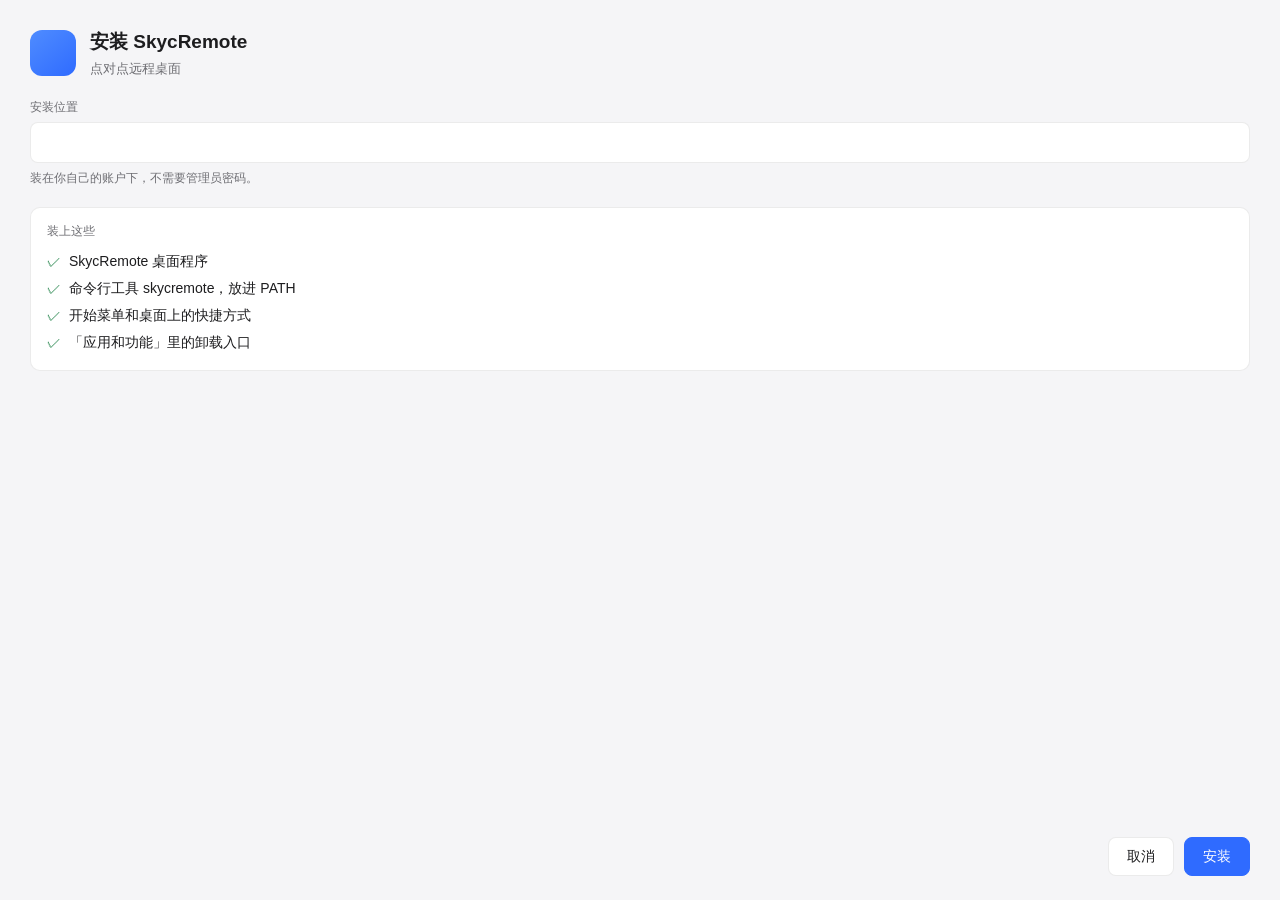
==== crates/skycremote-installer/ui/index.html @ 73c5a67b "0.3.0：装成应用，命令行工具另装一份 之前只有一个程序，而且启动方式是命令行：`skycremote host` 共享、`skycremote ui` 才开窗口。要用界面得先记一条子命令，界面和命" ====
<!DOCTYPE html>
<html lang="zh-CN">
<head>
<meta charset="utf-8">
<meta name="viewport" content="width=device-width, initial-scale=1">
<title>安装 SkycRemote</title>
<link rel="stylesheet" href="style.css">
</head>
<body>
<main class="page">
  <header class="head">
    <div class="mark" id="mark"></div>
    <div class="titles">
      <h1>安装 SkycRemote</h1>
      <p class="sub" id="version">点对点远程桌面</p>
    </div>
  </header>

  <section class="field">
    <label for="path">安装位置</label>
    <input id="path" type="text" spellcheck="false" autocomplete="off">
    <p class="hint">装在你自己的账户下，不需要管理员密码。</p>
  </section>

  <section class="list">
    <p class="list-title">装上这些</p>
    <ul>
      <li><span class="tick">✓</span>SkycRemote 桌面程序</li>
      <li><span class="tick">✓</span>命令行工具 skycremote，放进 PATH</li>
      <li><span class="tick">✓</span>开始菜单和桌面上的快捷方式</li>
      <li><span class="tick">✓</span>「应用和功能」里的卸载入口</li>
    </ul>
  </section>

  <p class="status" id="status" hidden></p>

  <footer class="actions">
    <button class="btn ghost" id="cancel" type="button">取消</button>
    <button class="btn primary" id="install" type="button">安装</button>
  </footer>
</main>

<script>
(function () {
  'use strict';

  var pending = {};
  var nextId = 1;

  function request(command, payload) {
    return new Promise(function (resolve, reject) {
      var id = nextId++;
      pending[id] = { resolve: resolve, reject: reject };
      window.ipc.postMessage(JSON.stringify({
        id: id,
        command: command,
        payload: JSON.stringify(payload || {})
      }));
    });
  }

  window.__skycremote_resolve__ = function (id, ok, result) {
    var entry = pending[id];
    if (!entry) return;
    delete pending[id];
    if (ok) entry.resolve(result);
    else entry.reject(new Error((result && result.message) || 'failed'));
  };

  var pathInput = document.getElementById('path');
  var status = document.getElementById('status');
  var installButton = document.getElementById('install');
  var cancelButton = document.getElementById('cancel');

  function say(text, kind) {
    status.textContent = text;
    status.className = 'status ' + (kind || 'info');
    status.hidden = false;
  }

  request('defaultPath').then(function (result) {
    if (result && result.path) pathInput.value = result.path;
    if (result && result.version) {
      document.getElementById('version').textContent = '点对点远程桌面 · v' + result.version;
    }
  }).catch(function () {});

  installButton.addEventListener('click', function () {
    var path = (pathInput.value || '').trim();
    if (!path) {
      say('请先填一个安装位置', 'error');
      return;
    }
    installButton.disabled = true;
    installButton.textContent = '安装中…';
    say('正在安装…', 'info');

    request('install', { path: path }).then(function (result) {
      if (result && result.ok) {
        installButton.textContent = '安装完成';
        cancelButton.textContent = '完成';
        say('装好了：' + result.path + '。命令行工具叫 skycremote，在终端里直接用。', 'ok');
      } else {
        installButton.disabled = false;
        installButton.textContent = '安装';
        say((result && result.message) || '安装没有成功', 'error');
      }
    }).catch(function (error) {
      installButton.disabled = false;
      installButton.textContent = '安装';
      say(error.message || '安装没有成功', 'error');
    });
  });

  cancelButton.addEventListener('click', function () {
    request('close').catch(function () {});
  });
})();
</script>
</body>
</html>
---- crates/skycremote-installer/ui/style.css ----
:root {
  color-scheme: light dark;
  --bg: #f5f5f7;
  --card: #ffffff;
  --line: rgba(0, 0, 0, 0.08);
  --text: #1d1d1f;
  --muted: #6e6e73;
  --accent: #2f6bff;
  --accent-text: #ffffff;
  --ok: #1a7f43;
  --error: #c0392b;
}

@media (prefers-color-scheme: dark) {
  :root {
    --bg: #1c1c1e;
    --card: #2c2c2e;
    --line: rgba(255, 255, 255, 0.12);
    --text: #f5f5f7;
    --muted: #a1a1a6;
  }
}

* {
  box-sizing: border-box;
}

body {
  margin: 0;
  font: 14px/1.5 -apple-system, "Segoe UI", "PingFang SC", "Microsoft YaHei", sans-serif;
  background: var(--bg);
  color: var(--text);
}

.page {
  padding: 28px 30px 24px;
  display: flex;
  flex-direction: column;
  gap: 20px;
  min-height: 100vh;
}

.head {
  display: flex;
  align-items: center;
  gap: 14px;
}

.mark {
  width: 46px;
  height: 46px;
  border-radius: 12px;
  background: linear-gradient(140deg, #4f8cff, #2f6bff);
  flex: none;
}

h1 {
  margin: 0;
  font-size: 19px;
  font-weight: 600;
}

.sub {
  margin: 2px 0 0;
  color: var(--muted);
  font-size: 13px;
}

.field label {
  display: block;
  font-size: 12px;
  color: var(--muted);
  margin-bottom: 6px;
}

input[type="text"] {
  width: 100%;
  padding: 9px 11px;
  font: inherit;
  color: var(--text);
  background: var(--card);
  border: 1px solid var(--line);
  border-radius: 8px;
  outline: none;
}

input[type="text"]:focus {
  border-color: var(--accent);
}

.hint {
  margin: 6px 0 0;
  font-size: 12px;
  color: var(--muted);
}

.list {
  background: var(--card);
  border: 1px solid var(--line);
  border-radius: 10px;
  padding: 14px 16px;
}

.list-title {
  margin: 0 0 8px;
  font-size: 12px;
  color: var(--muted);
}

.list ul {
  margin: 0;
  padding: 0;
  list-style: none;
}

.list li {
  padding: 3px 0;
}

.tick {
  color: var(--ok);
  margin-right: 8px;
}

.status {
  margin: 0;
  padding: 10px 12px;
  border-radius: 8px;
  font-size: 13px;
  background: var(--card);
  border: 1px solid var(--line);
}

.status.error {
  color: var(--error);
}

.status.ok {
  color: var(--ok);
}

.actions {
  margin-top: auto;
  display: flex;
  justify-content: flex-end;
  gap: 10px;
}

.btn {
  font: inherit;
  padding: 8px 18px;
  border-radius: 8px;
  border: 1px solid var(--line);
  background: var(--card);
  color: var(--text);
  cursor: pointer;
}

.btn.primary {
  background: var(--accent);
  border-color: var(--accent);
  color: var(--accent-text);
}

.btn:disabled {
  opacity: 0.6;
  cursor: default;
}
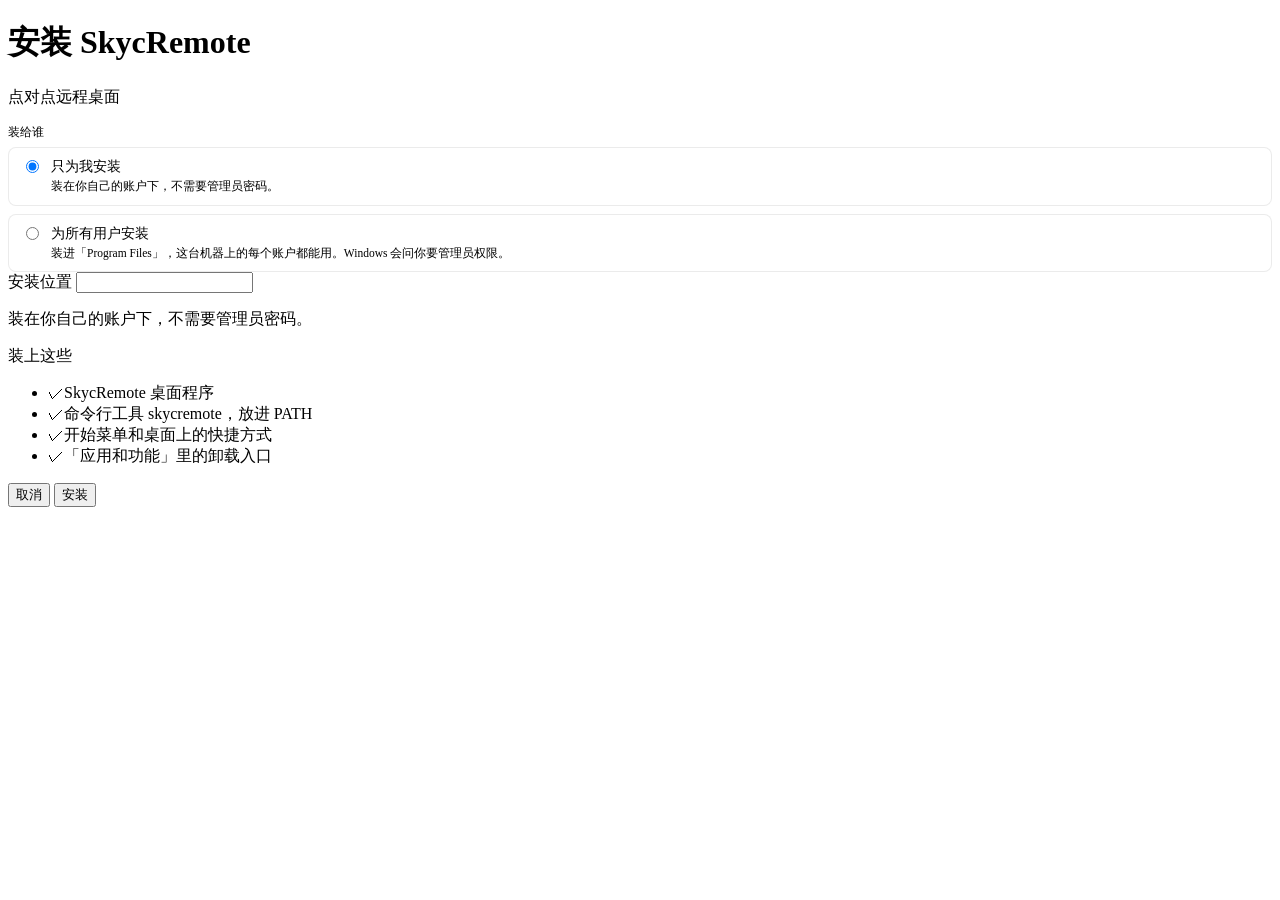
==== commit 6f2053c3: "界面铺满窗口，Windows 能装给所有用户 两件事，都是人在这台机器上装了一遍之后指出来的。  **一、窗口很大，内容只显示一角。**  wry 的 `build_as_child` 不传尺寸的时候" ====
--- a/crates/skycremote-installer/ui/index.html
+++ b/crates/skycremote-installer/ui/index.html
@@ -17,9 +17,29 @@
   </header>
 
   <section class="field">
+    <span class="field-label">装给谁</span>
+    <div class="choices">
+      <label class="choice">
+        <input type="radio" name="scope" value="user" checked>
+        <span class="choice-text">
+          <span class="choice-title">只为我安装</span>
+          <span class="choice-hint">装在你自己的账户下，不需要管理员密码。</span>
+        </span>
+      </label>
+      <label class="choice">
+        <input type="radio" name="scope" value="allUsers">
+        <span class="choice-text">
+          <span class="choice-title">为所有用户安装</span>
+          <span class="choice-hint">装进「Program Files」，这台机器上的每个账户都能用。Windows 会问你要管理员权限。</span>
+        </span>
+      </label>
+    </div>
+  </section>
+
+  <section class="field">
     <label for="path">安装位置</label>
     <input id="path" type="text" spellcheck="false" autocomplete="off">
-    <p class="hint">装在你自己的账户下，不需要管理员密码。</p>
+    <p class="hint" id="path-hint">装在你自己的账户下，不需要管理员密码。</p>
   </section>
 
   <section class="list">
@@ -78,8 +98,39 @@
     status.hidden = false;
   }
 
+  var defaults = { user: '', allUsers: '' };
+  var scopeInputs = document.querySelectorAll('input[name="scope"]');
+
+  function chosenScope() {
+    for (var i = 0; i < scopeInputs.length; i++) {
+      if (scopeInputs[i].checked) return scopeInputs[i].value;
+    }
+    return 'user';
+  }
+
+  // The path follows the choice: one person installs into their own
+  // area, everybody installs into "Program Files".
+  function applyScope(keepTyped) {
+    var scope = chosenScope();
+    if (!keepTyped) pathInput.value = defaults[scope] || '';
+    var hint = document.getElementById('path-hint');
+    if (hint) {
+      hint.textContent = scope === 'allUsers'
+        ? '装进 Program Files，这台机器上的每个账户都能用。Windows 会问你要管理员权限。'
+        : '装在你自己的账户下，不需要管理员密码。';
+    }
+  }
+
+  Array.prototype.forEach.call(scopeInputs, function (input) {
+    input.addEventListener('change', function () {
+      applyScope(false);
+    });
+  });
+
   request('defaultPath').then(function (result) {
-    if (result && result.path) pathInput.value = result.path;
+    if (result && result.user) defaults.user = result.user;
+    if (result && result.allUsers) defaults.allUsers = result.allUsers;
+    applyScope(false);
     if (result && result.version) {
       document.getElementById('version').textContent = '点对点远程桌面 · v' + result.version;
     }
@@ -95,11 +146,16 @@
     installButton.textContent = '安装中…';
     say('正在安装…', 'info');
 
-    request('install', { path: path }).then(function (result) {
+    var scope = chosenScope();
+    request('install', { path: path, scope: scope }).then(function (result) {
       if (result && result.ok) {
         installButton.textContent = '安装完成';
         cancelButton.textContent = '完成';
-        say('装好了：' + result.path + '。命令行工具叫 skycremote，在终端里直接用。', 'ok');
+        if (scope === 'allUsers') {
+          say(result.message || '装好了。命令行工具叫 skycremote，每个账户都能用。', 'ok');
+        } else {
+          say('装好了：' + result.path + '。命令行工具叫 skycremote，在终端里直接用。', 'ok');
+        }
       } else {
         installButton.disabled = false;
         installButton.textContent = '安装';
--- a/crates/skycremote-installer/ui/style.css
+++ b/crates/skycremote-installer/ui/style.css
@@ -4,165 +4,47 @@
   --card: #ffffff;
   --line: rgba(0, 0, 0, 0.08);
   --text: #1d1d1f;
-  --muted: #6e6e73;
-  --accent: #2f6bff;
-  --accent-text: #ffffff;
-  --ok: #1a7f43;
-  --error: #c0392b;
-}
-
-@media (prefers-color-scheme: dark) {
-  :root {
-    --bg: #1c1c1e;
-    --card: #2c2c2e;
-    --line: rgba(255, 255, 255, 0.12);
-    --text: #f5f5f7;
-    --muted: #a1a1a6;
-  }
-}
-
-* {
-  box-sizing: border-box;
-}
-
-body {
-  margin: 0;
-  font: 14px/1.5 -apple-system, "Segoe UI", "PingFang SC", "Microsoft YaHei", sans-serif;
-  background: var(--bg);
-  color: var(--text);
-}
-
-.page {
-  padding: 28px 30px 24px;
-  display: flex;
-  flex-direction: column;
-  gap: 20px;
-  min-height: 100vh;
-}
-
-.head {
-  display: flex;
-  align-items: center;
-  gap: 14px;
-}
-
-.mark {
-  width: 46px;
-  height: 46px;
-  border-radius: 12px;
-  background: linear-gradient(140deg, #4f8cff, #2f6bff);
-  flex: none;
-}
-
-h1 {
-  margin: 0;
-  font-size: 19px;
-  font-weight: 600;
-}
-
-.sub {
-  margin: 2px 0 0;
-  color: var(--muted);
-  font-size: 13px;
-}
-
-.field label {
+.field-label {
   display: block;
   font-size: 12px;
   color: var(--muted);
   margin-bottom: 6px;
 }
 
-input[type="text"] {
-  width: 100%;
-  padding: 9px 11px;
-  font: inherit;
-  color: var(--text);
+.choices {
+  display: flex;
+  flex-direction: column;
+  gap: 8px;
+}
+
+.choice {
+  display: flex;
+  align-items: flex-start;
+  gap: 9px;
+  padding: 10px 12px;
+  border-radius: 8px;
   background: var(--card);
   border: 1px solid var(--line);
-  border-radius: 8px;
-  outline: none;
-}
-
-input[type="text"]:focus {
-  border-color: var(--accent);
-}
-
-.hint {
-  margin: 6px 0 0;
-  font-size: 12px;
-  color: var(--muted);
-}
-
-.list {
-  background: var(--card);
-  border: 1px solid var(--line);
-  border-radius: 10px;
-  padding: 14px 16px;
-}
-
-.list-title {
-  margin: 0 0 8px;
-  font-size: 12px;
-  color: var(--muted);
-}
-
-.list ul {
-  margin: 0;
-  padding: 0;
-  list-style: none;
-}
-
-.list li {
-  padding: 3px 0;
-}
-
-.tick {
-  color: var(--ok);
-  margin-right: 8px;
-}
-
-.status {
-  margin: 0;
-  padding: 10px 12px;
-  border-radius: 8px;
-  font-size: 13px;
-  background: var(--card);
-  border: 1px solid var(--line);
-}
-
-.status.error {
-  color: var(--error);
-}
-
-.status.ok {
-  color: var(--ok);
-}
-
-.actions {
-  margin-top: auto;
-  display: flex;
-  justify-content: flex-end;
-  gap: 10px;
-}
-
-.btn {
-  font: inherit;
-  padding: 8px 18px;
-  border-radius: 8px;
-  border: 1px solid var(--line);
-  background: var(--card);
-  color: var(--text);
   cursor: pointer;
 }
 
-.btn.primary {
-  background: var(--accent);
-  border-color: var(--accent);
-  color: var(--accent-text);
+.choice input {
+  margin-top: 2px;
+  accent-color: var(--accent);
 }
 
-.btn:disabled {
-  opacity: 0.6;
-  cursor: default;
+.choice-text {
+  display: flex;
+  flex-direction: column;
+  gap: 2px;
 }
+
+.choice-title {
+  font-size: 13.5px;
+}
+
+.choice-hint {
+  font-size: 11.5px;
+  color: var(--muted);
+  line-height: 1.45;
+}
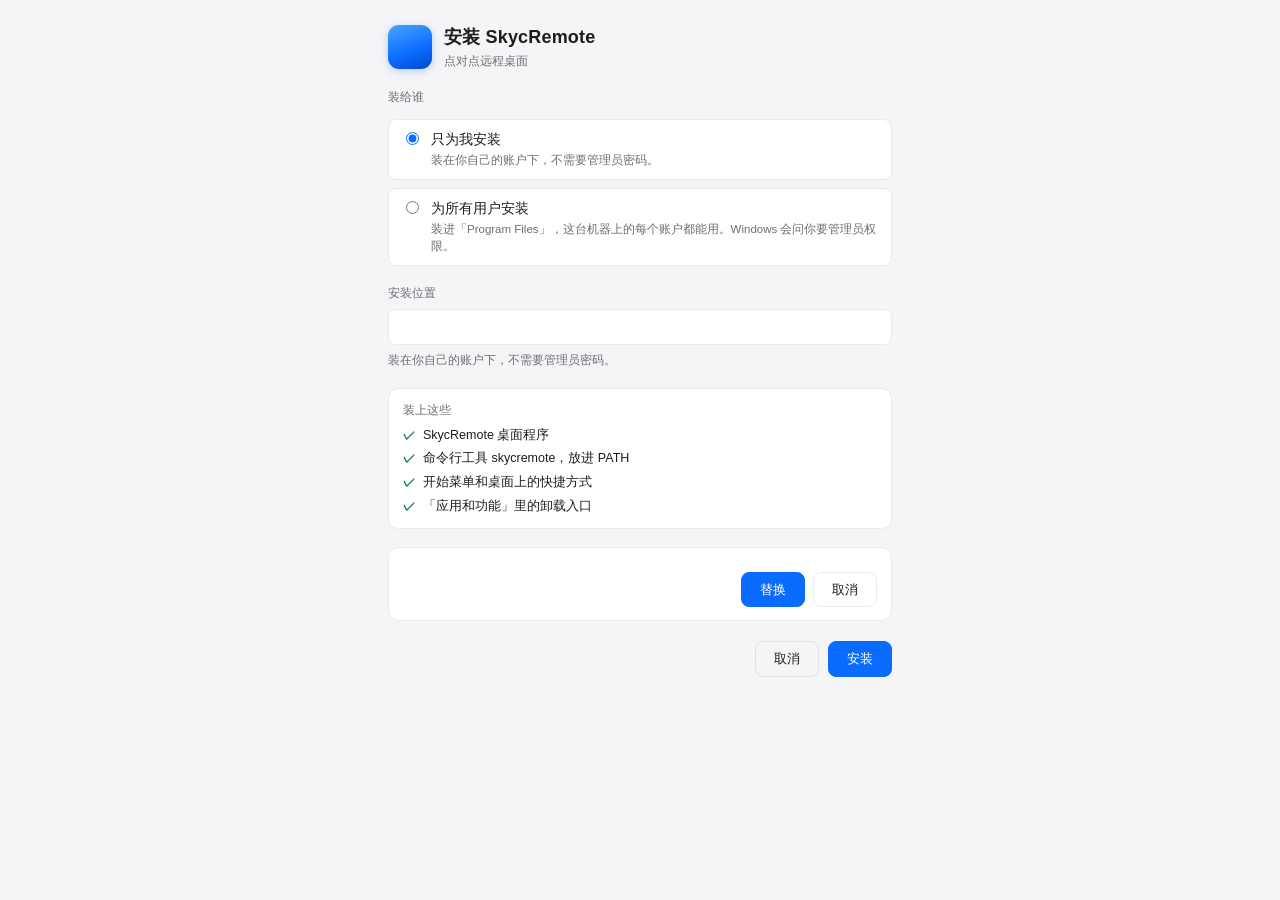
==== commit 471bfc6f: "0.4.1：装进 Program Files 也能打开，已经装过就先问一句 Windows 上装进 Program Files 之后启动报 WebView2 error 0x80070005「拒绝访问" ====
--- a/crates/skycremote-installer/ui/index.html
+++ b/crates/skycremote-installer/ui/index.html
@@ -52,6 +52,16 @@
     </ul>
   </section>
 
+  <p class="notice" id="existing" hidden></p>
+
+  <div class="confirm" id="confirm" hidden>
+    <p class="confirm-text" id="confirm-text"></p>
+    <div class="confirm-actions">
+      <button class="btn primary" id="confirm-yes" type="button">替换</button>
+      <button class="btn ghost" id="confirm-no" type="button">取消</button>
+    </div>
+  </div>
+
   <p class="status" id="status" hidden></p>
 
   <footer class="actions">
@@ -91,6 +101,11 @@
   var status = document.getElementById('status');
   var installButton = document.getElementById('install');
   var cancelButton = document.getElementById('cancel');
+  var existingLine = document.getElementById('existing');
+  var confirmBox = document.getElementById('confirm');
+  var confirmText = document.getElementById('confirm-text');
+  var confirmYes = document.getElementById('confirm-yes');
+  var confirmNo = document.getElementById('confirm-no');
 
   function say(text, kind) {
     status.textContent = text;
@@ -101,11 +116,43 @@
   var defaults = { user: '', allUsers: '' };
   var scopeInputs = document.querySelectorAll('input[name="scope"]');
 
+  // The copies of the program that are already on this machine.
+  var existing = { installed: false, installs: [] };
+
   function chosenScope() {
     for (var i = 0; i < scopeInputs.length; i++) {
       if (scopeInputs[i].checked) return scopeInputs[i].value;
     }
     return 'user';
+  }
+
+  // The installed copy that belongs to the same kind of installation
+  // the person has chosen.  That is the one that would be replaced.
+  function existingFor(scope) {
+    for (var i = 0; i < existing.installs.length; i++) {
+      if (existing.installs[i].scope === scope) return existing.installs[i];
+    }
+    return null;
+  }
+
+  function versionText(one) {
+    return one.version ? 'v' + one.version : '版本不详';
+  }
+
+  function showExisting() {
+    if (!existing.installed) {
+      existingLine.hidden = true;
+      installButton.textContent = '安装';
+      return;
+    }
+    var parts = [];
+    for (var i = 0; i < existing.installs.length; i++) {
+      var one = existing.installs[i];
+      parts.push(one.scopeLabel + '的 ' + versionText(one) + '（' + one.path + '）');
+    }
+    existingLine.textContent = '这台机器上已经装过：' + parts.join('；') + '。';
+    existingLine.hidden = false;
+    if (existingFor(chosenScope())) installButton.textContent = '替换安装';
   }
 
   // The path follows the choice: one person installs into their own
@@ -119,6 +166,7 @@
         ? '装进 Program Files，这台机器上的每个账户都能用。Windows 会问你要管理员权限。'
         : '装在你自己的账户下，不需要管理员密码。';
     }
+    showExisting();
   }
 
   Array.prototype.forEach.call(scopeInputs, function (input) {
@@ -136,7 +184,15 @@
     }
   }).catch(function () {});
 
-  installButton.addEventListener('click', function () {
+  // The copies that are already there are looked for before anything
+  // is done, so that the person is asked instead of being told that
+  // it failed.
+  request('existingInstall').then(function (result) {
+    if (result && result.installs) existing = result;
+    showExisting();
+  }).catch(function () {});
+
+  function doInstall(scope) {
     var path = (pathInput.value || '').trim();
     if (!path) {
       say('请先填一个安装位置', 'error');
@@ -146,7 +202,6 @@
     installButton.textContent = '安装中…';
     say('正在安装…', 'info');
 
-    var scope = chosenScope();
     request('install', { path: path, scope: scope }).then(function (result) {
       if (result && result.ok) {
         installButton.textContent = '安装完成';
@@ -166,6 +221,34 @@
       installButton.textContent = '安装';
       say(error.message || '安装没有成功', 'error');
     });
+  }
+
+  installButton.addEventListener('click', function () {
+    var scope = chosenScope();
+    var same = existingFor(scope);
+
+    // A copy that is already there is not overwritten behind the
+    // person's back: the question comes first.
+    if (same && !confirmBox.dataset.agreed) {
+      confirmText.textContent =
+        '已经装过一份 ' + versionText(same) + '（' + same.path + '）。要换成新的吗？' +
+        '程序文件会被换掉，你的设置和命令行工具留着不动。' +
+        '正在运行的 SkycRemote 会被关掉。';
+      confirmBox.hidden = false;
+      return;
+    }
+    doInstall(scope);
+  });
+
+  confirmYes.addEventListener('click', function () {
+    confirmBox.dataset.agreed = 'yes';
+    confirmBox.hidden = true;
+    doInstall(chosenScope());
+  });
+
+  confirmNo.addEventListener('click', function () {
+    confirmBox.hidden = true;
+    confirmBox.removeAttribute('data-agreed');
   });
 
   cancelButton.addEventListener('click', function () {
--- a/crates/skycremote-installer/ui/style.css
+++ b/crates/skycremote-installer/ui/style.css
@@ -4,6 +4,105 @@
   --card: #ffffff;
   --line: rgba(0, 0, 0, 0.08);
   --text: #1d1d1f;
+  --muted: #6e6e73;
+  --accent: #0a6cff;
+  --accent-text: #ffffff;
+  --warn: #b25000;
+  --warn-bg: rgba(178, 80, 0, 0.08);
+  --ok: #1d7a45;
+  --ok-bg: rgba(29, 122, 69, 0.09);
+}
+
+@media (prefers-color-scheme: dark) {
+  :root {
+    --bg: #1c1c1e;
+    --card: #2c2c2e;
+    --line: rgba(255, 255, 255, 0.12);
+    --text: #f5f5f7;
+    --muted: #a1a1a6;
+    --accent: #3b8bff;
+    --accent-text: #ffffff;
+    --warn: #ffb340;
+    --warn-bg: rgba(255, 179, 64, 0.12);
+    --ok: #58d68d;
+    --ok-bg: rgba(88, 214, 141, 0.12);
+  }
+}
+
+* {
+  box-sizing: border-box;
+}
+
+html,
+body {
+  height: 100%;
+}
+
+body {
+  margin: 0;
+  background: var(--bg);
+  color: var(--text);
+  font-family: -apple-system, BlinkMacSystemFont, "Segoe UI", "PingFang SC",
+    "Microsoft YaHei", "Noto Sans CJK SC", sans-serif;
+  font-size: 13px;
+  line-height: 1.5;
+  overflow: auto;
+}
+
+.page {
+  max-width: 560px;
+  margin: 0 auto;
+  padding: 24px 28px 20px;
+  display: flex;
+  flex-direction: column;
+  gap: 18px;
+}
+
+.head {
+  display: flex;
+  align-items: center;
+  gap: 12px;
+}
+
+.mark {
+  width: 44px;
+  height: 44px;
+  border-radius: 11px;
+  background: linear-gradient(160deg, #4aa3ff, #0a6cff 60%, #0647c9);
+  box-shadow: 0 2px 8px rgba(10, 108, 255, 0.28);
+  flex: none;
+}
+
+.titles {
+  display: flex;
+  flex-direction: column;
+  gap: 1px;
+}
+
+.titles h1 {
+  margin: 0;
+  font-size: 18px;
+  font-weight: 600;
+  letter-spacing: 0.01em;
+}
+
+.sub {
+  margin: 0;
+  font-size: 12px;
+  color: var(--muted);
+}
+
+.field {
+  display: flex;
+  flex-direction: column;
+  gap: 7px;
+}
+
+.field > label {
+  font-size: 12px;
+  color: var(--muted);
+}
+
 .field-label {
   display: block;
   font-size: 12px;
@@ -48,3 +147,157 @@
   color: var(--muted);
   line-height: 1.45;
 }
+
+input[type="text"] {
+  width: 100%;
+  padding: 8px 10px;
+  border-radius: 7px;
+  border: 1px solid var(--line);
+  background: var(--card);
+  color: var(--text);
+  font: inherit;
+  font-size: 12.5px;
+}
+
+input[type="text"]:focus {
+  outline: 2px solid var(--accent);
+  outline-offset: -1px;
+}
+
+.hint {
+  margin: 0;
+  font-size: 11.5px;
+  color: var(--muted);
+}
+
+.list {
+  background: var(--card);
+  border: 1px solid var(--line);
+  border-radius: 10px;
+  padding: 12px 14px;
+}
+
+.list-title {
+  margin: 0 0 7px;
+  font-size: 12px;
+  color: var(--muted);
+}
+
+.list ul {
+  margin: 0;
+  padding: 0;
+  list-style: none;
+  display: flex;
+  flex-direction: column;
+  gap: 5px;
+}
+
+.list li {
+  font-size: 12.5px;
+  display: flex;
+  align-items: center;
+  gap: 7px;
+}
+
+.tick {
+  color: var(--ok);
+  font-weight: 700;
+}
+
+.notice {
+  margin: 0;
+  padding: 10px 12px;
+  border-radius: 9px;
+  background: var(--warn-bg);
+  color: var(--warn);
+  font-size: 12px;
+  line-height: 1.5;
+  word-break: break-all;
+}
+
+.confirm {
+  background: var(--card);
+  border: 1px solid var(--line);
+  border-radius: 10px;
+  padding: 13px 14px;
+  display: flex;
+  flex-direction: column;
+  gap: 11px;
+}
+
+.confirm-text {
+  margin: 0;
+  font-size: 12.5px;
+  line-height: 1.55;
+}
+
+.confirm-actions {
+  display: flex;
+  gap: 8px;
+  justify-content: flex-end;
+}
+
+.status {
+  margin: 0;
+  padding: 9px 12px;
+  border-radius: 9px;
+  font-size: 12.5px;
+  line-height: 1.5;
+  background: var(--card);
+  border: 1px solid var(--line);
+  white-space: pre-wrap;
+  word-break: break-word;
+}
+
+.status.ok {
+  color: var(--ok);
+  background: var(--ok-bg);
+  border-color: transparent;
+}
+
+.status.error {
+  color: #c0392b;
+}
+
+.status.info {
+  color: var(--muted);
+}
+
+.actions {
+  display: flex;
+  justify-content: flex-end;
+  gap: 9px;
+  padding-top: 2px;
+}
+
+.btn {
+  appearance: none;
+  border: 1px solid var(--line);
+  background: var(--card);
+  color: var(--text);
+  font: inherit;
+  font-size: 13px;
+  padding: 7px 18px;
+  border-radius: 8px;
+  cursor: pointer;
+}
+
+.btn:hover:not(:disabled) {
+  border-color: var(--accent);
+}
+
+.btn:disabled {
+  opacity: 0.55;
+  cursor: default;
+}
+
+.btn.primary {
+  background: var(--accent);
+  border-color: var(--accent);
+  color: var(--accent-text);
+  font-weight: 500;
+}
+
+.btn.ghost {
+  background: transparent;
+}
